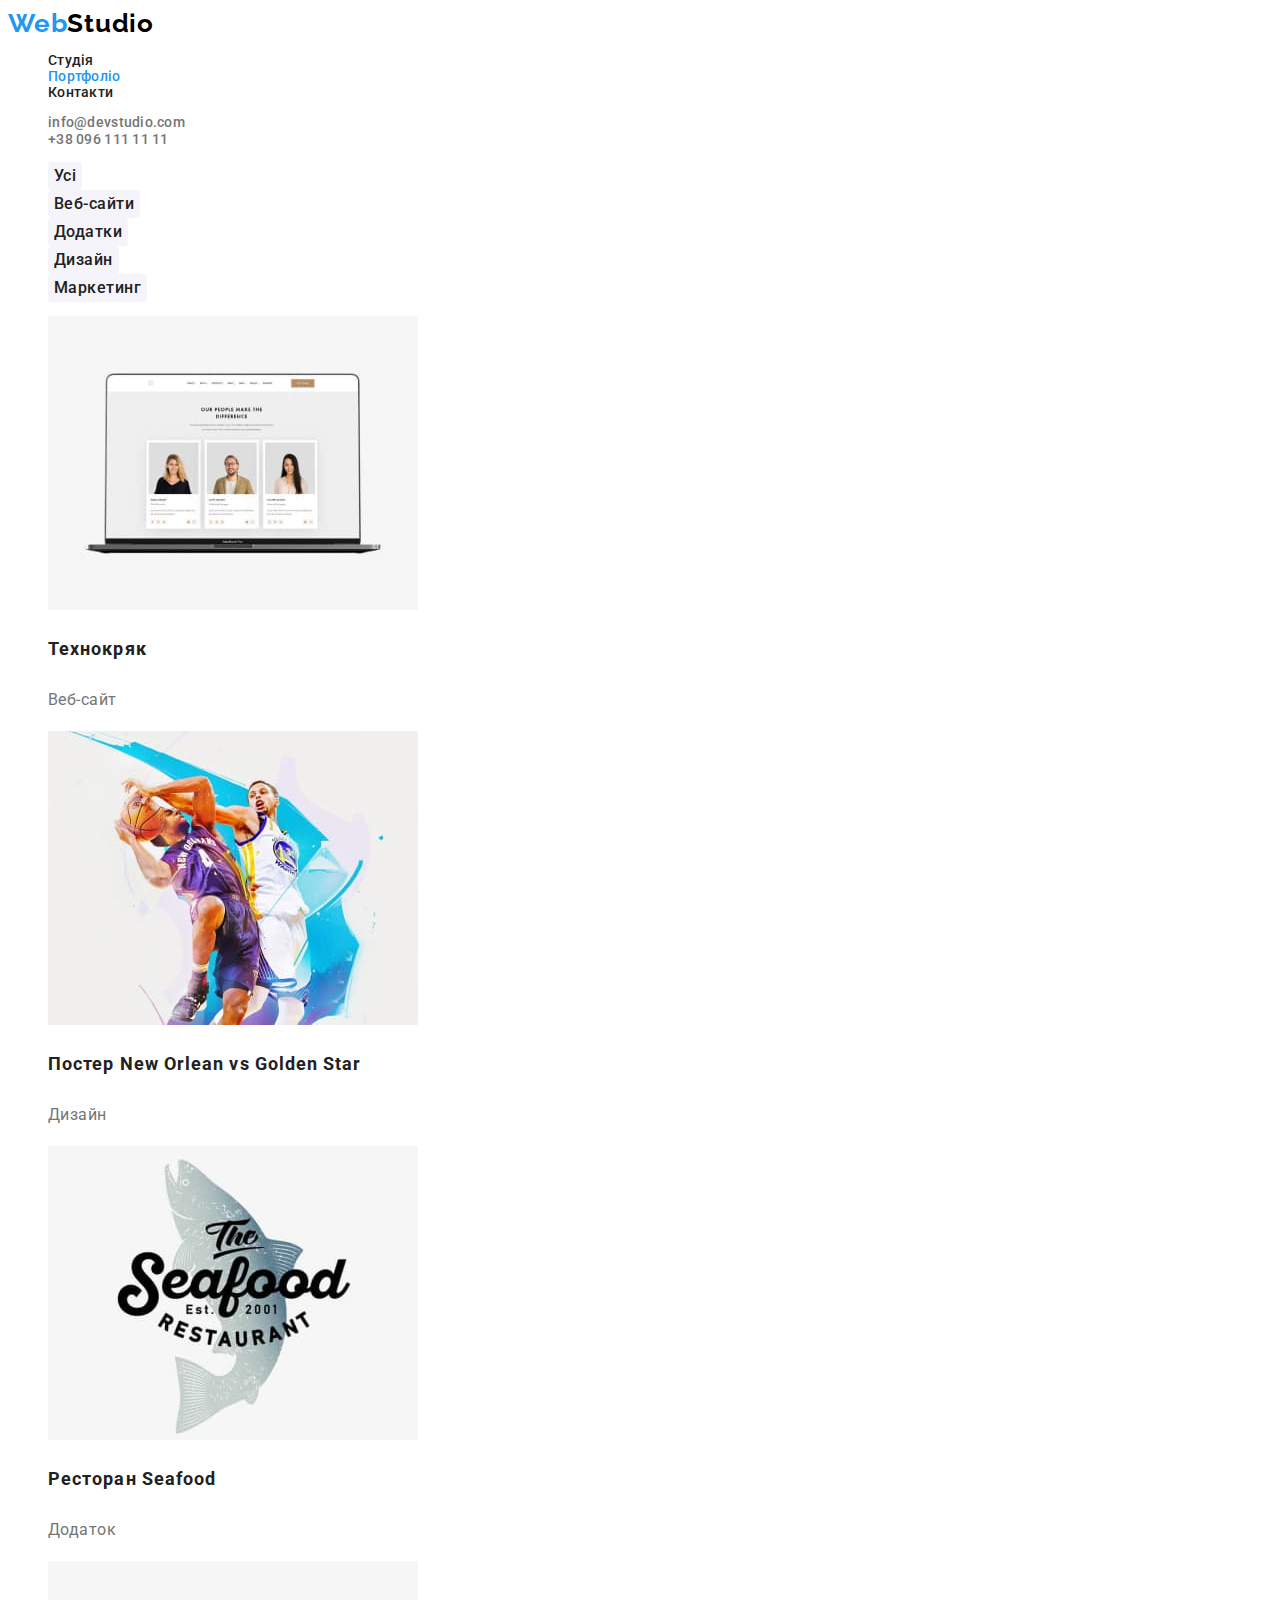
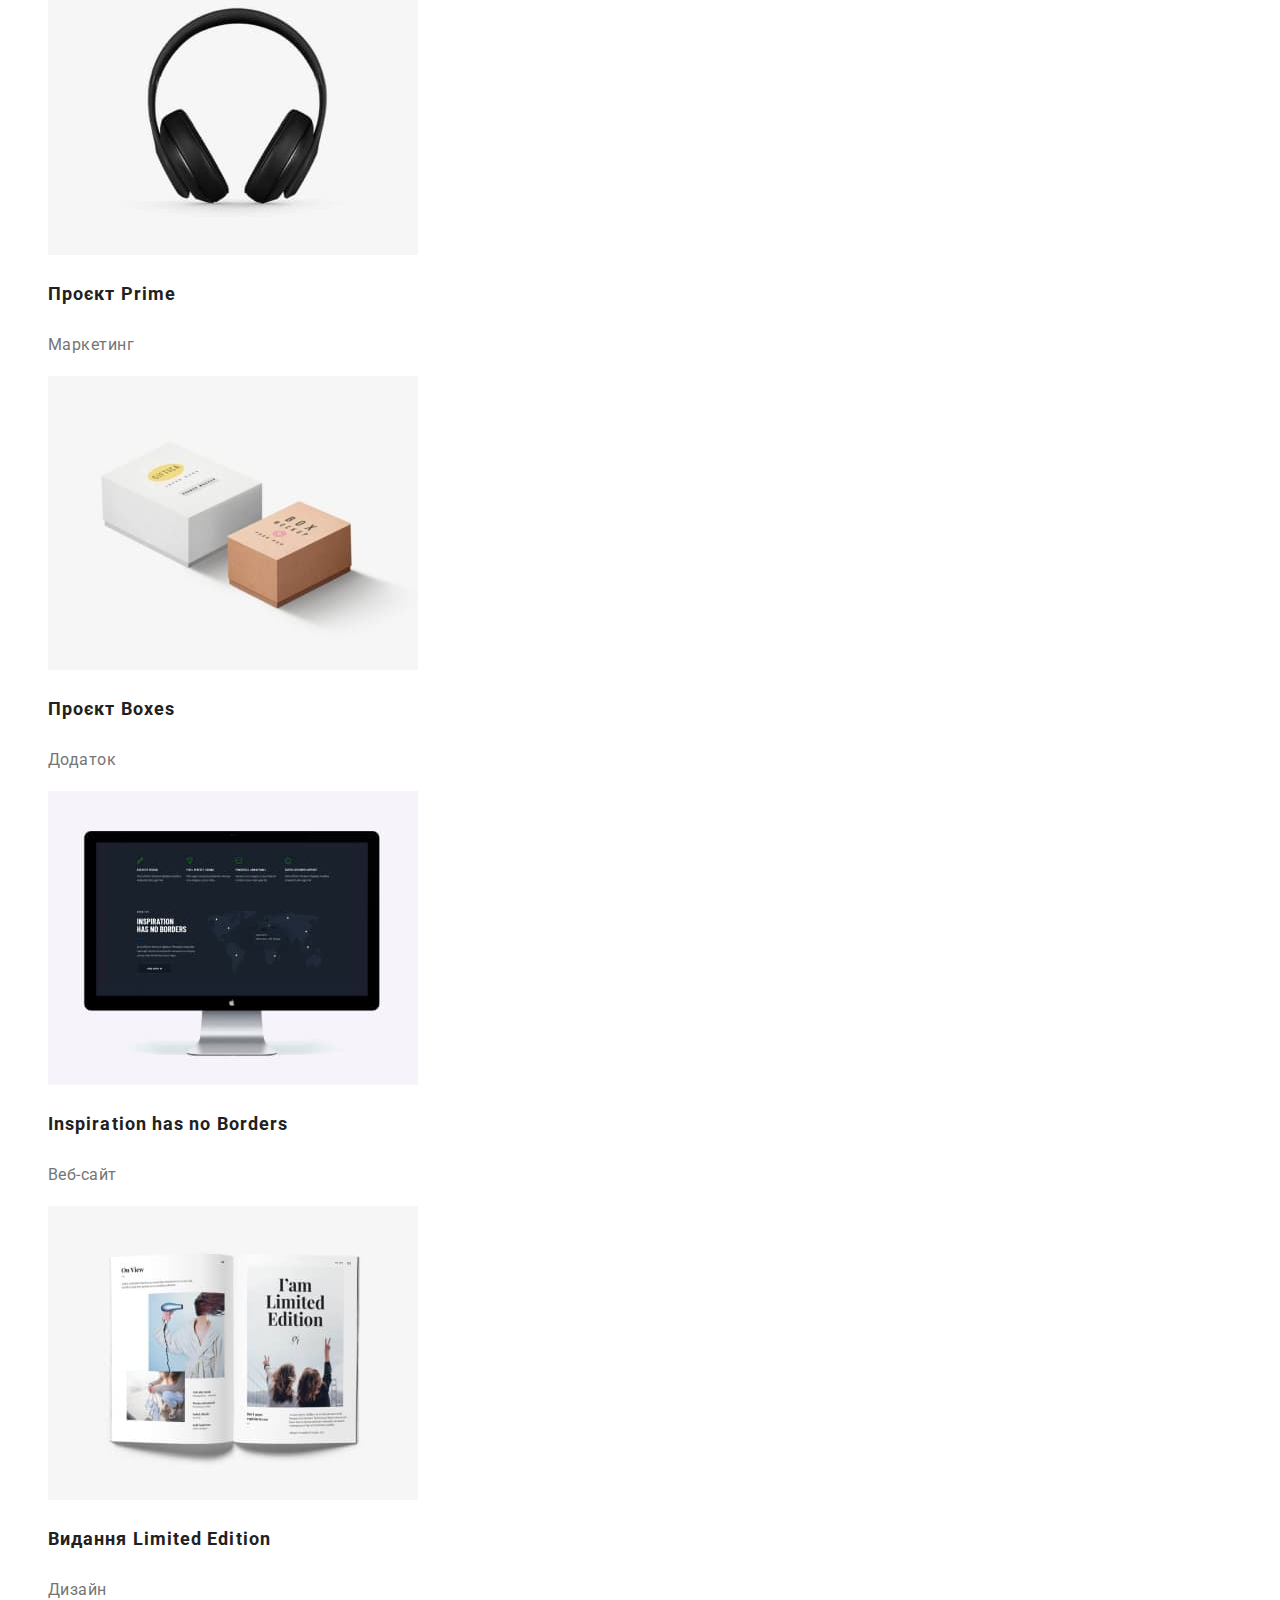
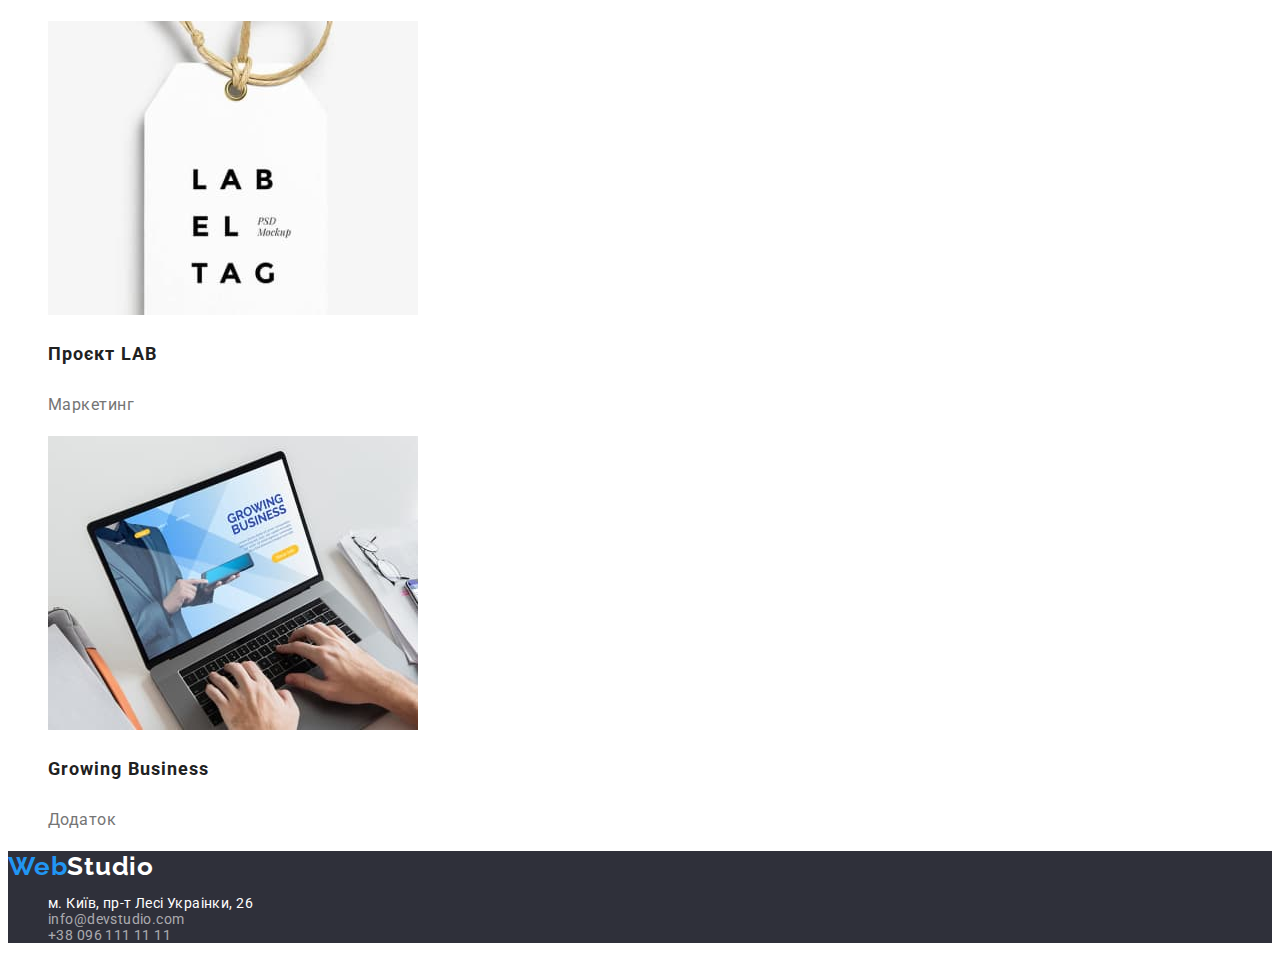
==== portfolio.html @ 6b62721d "Initial commit" ====
<!DOCTYPE html>
<html lang="uk">
  <head>
    <meta charset="UTF-8" />
    <meta http-equiv="X-UA-Compatible" content="IE=edge" />
    <meta name="viewport" content="width=device-width, initial-scale=1.0" />
    <title>Студія</title>
    <link rel="stylesheet" href="./css/styles.css" />
    <link rel="preconnect" href="https://fonts.googleapis.com" />
    <link rel="preconnect" href="https://fonts.gstatic.com" crossorigin />
    <link
      href="https://fonts.googleapis.com/css2?family=Raleway:wght@700&family=Roboto:wght@400;500;700;900&display=swap"
      rel="stylesheet"
    />
  </head>
  <body>
    <header class="site-header">
      <nav>
        <a class="logo" href="./index.html"
          ><span class="accent">Web</span>Studio</a
        >
        <ul>
          <li>
            <a class="nav-links" href="./index.html">Студія</a>
          </li>
          <li>
            <a class="nav-links current-page" href="./portfolio.html">Портфоліо</a>
          </li>
          <li>
            <a class="nav-links" href="#">Контакти</a>
          </li>
        </ul>
      </nav>
      <ul>
        <li>
          <a class="contacts-link" href="mailto:info@devstudio.com"
            >info@devstudio.com</a
          >
        </li>
        <li>
          <a class="contacts-link" href="tel:380961111111">+38 096 111 11 11</a>
        </li>
      </ul>
    </header>
    <main>
      <section>
        <h1 class="visually-hidden">Портфоліо</h1>
        <ul>
          <li><button class="filter-btn" type="button">Усі</button></li>
          <li><button class="filter-btn" type="button">Веб-сайти</button></li>
          <li><button class="filter-btn" type="button">Додатки</button></li>
          <li><button class="filter-btn" type="button">Дизайн</button></li>
          <li><button class="filter-btn" type="button">Маркетинг</button></li>
        </ul>
        <ul class="projects">
          <li>
            <img
              src="./images/portfolio/project1.jpg"
              alt="portfolio-technokryak"
              width="370"
              height="294"
            />
            <h3 class="project-title">Технокряк</h3>
            <p class="progect-text">Веб-сайт</p>
          </li>
          <li>
            <img
              src="./images/portfolio/project2.jpg"
              alt="portfolio-poster-New-Orlean-vs-Golden-Star"
              width="370"
              height="294"
            />
            <h3 class="project-title">
              Постер <span lang="en">New Orlean vs Golden Star</span>
            </h3>
            <p class="progect-text">Дизайн</p>
          </li>
          <li>
            <img
              src="./images/portfolio/project3.jpg"
              alt="portfolio-restaurant-Seafood"
              width="370"
              height="294"
            />
            <h3 class="project-title">
              Ресторан <span lang="eu">Seafood</span>
            </h3>
            <p class="progect-text">Додаток</p>
          </li>
          <li>
            <img
              src="./images/portfolio/project4.jpg"
              alt="portfolio-project-Prime"
              width="370"
              height="294"
            />
            <h3 class="project-title">Проєкт <span lang="eu">Prime</span></h3>
            <p class="progect-text">Маркетинг</p>
          </li>
          <li>
            <img
              src="./images/portfolio/project5.jpg"
              alt="portfolio-project-Boxes"
              width="370"
              height="294"
            />
            <h3 class="project-title">Проєкт <span lang="en">Boxes</span></h3>
            <p class="progect-text">Додаток</p>
          </li>
          <li>
            <img
              src="./images/portfolio/project6.jpg"
              alt="portfolio-web-site-Inspiration-has-no-Borders"
              width="370"
              height="294"
            />
            <h3 class="project-title" lang="en">Inspiration has no Borders</h3>
            <p class="progect-text">Веб-сайт</p>
          </li>
          <li>
            <img
              src="./images/portfolio/project7.jpg"
              alt="portfolio-Limited-Edition"
              width="370"
              height="294"
            />
            <h3 class="project-title">
              Видання <span lang="en">Limited Edition</span>
            </h3>
            <p class="progect-text">Дизайн</p>
          </li>
          <li>
            <img
              src="./images/portfolio/project8.jpg"
              alt="portfolio-project-LAB"
              width="370"
              height="294"
            />
            <h3 class="project-title">Проєкт LAB</h3>
            <p class="progect-text">Маркетинг</p>
          </li>
          <li>
            <img
              src="./images/portfolio/project9.jpg"
              alt="portfolio-Growing-Business"
              width="370"
              height="294"
            />
            <h3 class="project-title" lang="en">Growing Business</h3>
            <p class="progect-text">Додаток</p>
          </li>
        </ul>
      </section>
    </main>
    <footer class="footer">
      <a class="logo-footer" href="./index.html"
        ><span class="accent">Web</span>Studio</a
      >
      <address class="footer-adress">
        <ul>
          <li>
            <a
              class="footer-map"
              href="https://goo.gl/maps/CPtrU1FHBa2aNyZL9"
              target="_blank"
              rel="noopener noreferrer nofollow"
              >м. Київ, пр-т Лесі Украінки, 26</a
            >
          </li>
          <li>
            <a class="footer-contacts" href="mailto:info@devstudio.com"
              >info@devstudio.com</a
            >
          </li>
          <li>
            <a class="footer-contacts" href="tel:380961111111"
              >+38 096 111 11 11</a
            >
          </li>
        </ul>
      </address>
    </footer>
  </body>
</html>
---- css/styles.css ----
* {
  list-style: none;
  text-decoration: none;
}


:root {
  --colorOfHearders: #212121;
  --colorOfParagraphs: #757575;
  --activeSelection: #2196F3;
  --addColor: #FFFFFF;
  --backgroundFooter: #2F303A;

}

body {
  background-color: var(--addColor);
  color: var(--colorOfHearders);
  font-family: 'Roboto', sans-serif;
  font-size: 14px;
}

a {
  color: inherit;
}

/*----------------------HEADER-----------------------*/

.site-header {
  background: var(--addColor);
}

.logo {
  font-family: 'Raleway';
  font-style: normal;
  font-weight: 700;
  font-size: 26px;
  letter-spacing: 0.03em;
  color: #000000;

}

.accent {
  color: var(--activeSelection);
}

.nav-links {
  font-weight: 500;
  line-height: calc(16/14);
  letter-spacing: 0.02em;
}

.nav-links:hover,
.nav-links:focus {
  color: var(--activeSelection);
}

.current-page {
  color: var(--activeSelection);
}



.contacts-link {
  font-weight: 500;
  line-height: 1.14;
  letter-spacing: 0.02em;
  color: var(--colorOfParagraphs);
}

.contacts-link:hover,
.contacts-link:focus {
color: var(--activeSelection);
}


/*----------------------HERO--------------------------*/

.hero {
  background: var(--backgroundFooter);
}

.hero-title {
  font-weight: 900;
  font-size: 44px;
  letter-spacing: 0.06em;
  text-transform: uppercase;
  color:var(--addColor);
  line-height: calc(60/44);

}

.hero-btn{
  background-color: var(--activeSelection);
  color: var(--addColor);
  letter-spacing: 0.06em;
  font-family: inherit;
  font-style: normal;
  font-weight: 700;
  font-size: 16px;
  line-height: calc(30/16);
  box-shadow: 0px 4px 4px rgba(0, 0, 0, 0.15);
  border-radius: 4px;
  border: none;
  cursor: pointer;

}

.hero-btn:focus,
.hero-btn:hover,
.hero-btn:active {   
  background: #188CE8;
  box-shadow: 0px 4px 4px rgba(0, 0, 0, 0.15);
  border-radius: 4px;
}     

/*----------------------FEATURES-------------------*/

.features-title {
  font-size: 14px;
  letter-spacing: 0.03em; 
  text-transform: uppercase;
  line-height: calc(16/14)
}

.features-text {
  color: var(--colorOfParagraphs);
  font-weight: 400;
  line-height: calc(24/14);
  letter-spacing: 0.03em;
}

/*------------------OUR SERVICES---------------------*/

.section-title {
font-size: 36px;
line-height: calc(42/36);
text-align: center;
letter-spacing: 0.03em;
}

/*-----------------OUR TEAM------------------------*/

.our-team {
background-color: #F5F4FA;
}

.our-team-list {
  background-color: var(--addColor);
  box-shadow: 0px 1px 3px rgba(0, 0, 0, 0.12), 0px 1px 1px rgba(0, 0, 0, 0.14), 0px 2px 1px rgba(0, 0, 0, 0.2);
  border-radius: 0px 0px 4px 4px;
}

.our-team-title {
  font-weight: 500;
  font-size: 16px;
  line-height: calc(19/16);
  letter-spacing: 0.03em;
  text-align: center;
}

.our-team-text {
  color: var(--colorOfParagraphs);
  text-align: center;
  font-size: 16px;
  line-height: calc(19/16);
}

/*-------------------FOOTER--------------------*/

.footer {
  background-color: var(--backgroundFooter);
}

.footer-adress {
  font-style: normal;
}

.footer-contacts {
  color: rgba(255, 255, 255, 0.6);
  font-weight: 400;
  letter-spacing: 0.03em;
  }


.footer-contacts:hover,
.footer-contacts:focus {
color: var(--activeSelection);
}

.footer-map {
  color: var(--addColor);
  letter-spacing: 0.03em;
  }


.logo-footer {
  font-family: 'Raleway';
  font-style: normal;
  font-weight: 700;
  font-size: 26px;
  letter-spacing: 0.03em;
  color: var(--addColor);
}


/*---------------PORTFOLIO---------------------*/
/*---------------FILTRES------------------------*/

.visually-hidden {
  position: absolute;
  white-space: nowrap;
  width: 1px;
  height: 1px;
  overflow: hidden;
  border: 0;
  padding: 0;
  clip: rect(0 0 0 0);
  clip-path: inset(50%);
  margin: -1px;
}

.filter-btn {
  font-family: inherit;
  font-style: normal;
  font-weight: 500;
  font-size: 16px;
  line-height: calc(26/16);
  text-align: center;
  letter-spacing: 0.03em;
  color: var(--colorOfHearders);
  background: #F5F4FA;
  border-radius: 4px;
  border: none;
  cursor: pointer;

}

.filter-btn:hover,
.filter-btn:focus {
  color: var(--addColor);
  background-color: var(--activeSelection);
  box-shadow: 0px 3px 1px rgba(0, 0, 0, 0.1), 0px 1px 2px rgba(0, 0, 0, 0.08), 0px 2px 2px rgba(0, 0, 0, 0.12);
}

/*----------------------PROJECTS----------------*/

.project-title {
  line-height: calc(36/18);
  letter-spacing: 0.06em;
  font-size: 18px;
}

.progect-text {
  font-size: 16px;
  line-height: calc(30/16);
  letter-spacing: 0.03em;
  color: var(--colorOfParagraphs);
}
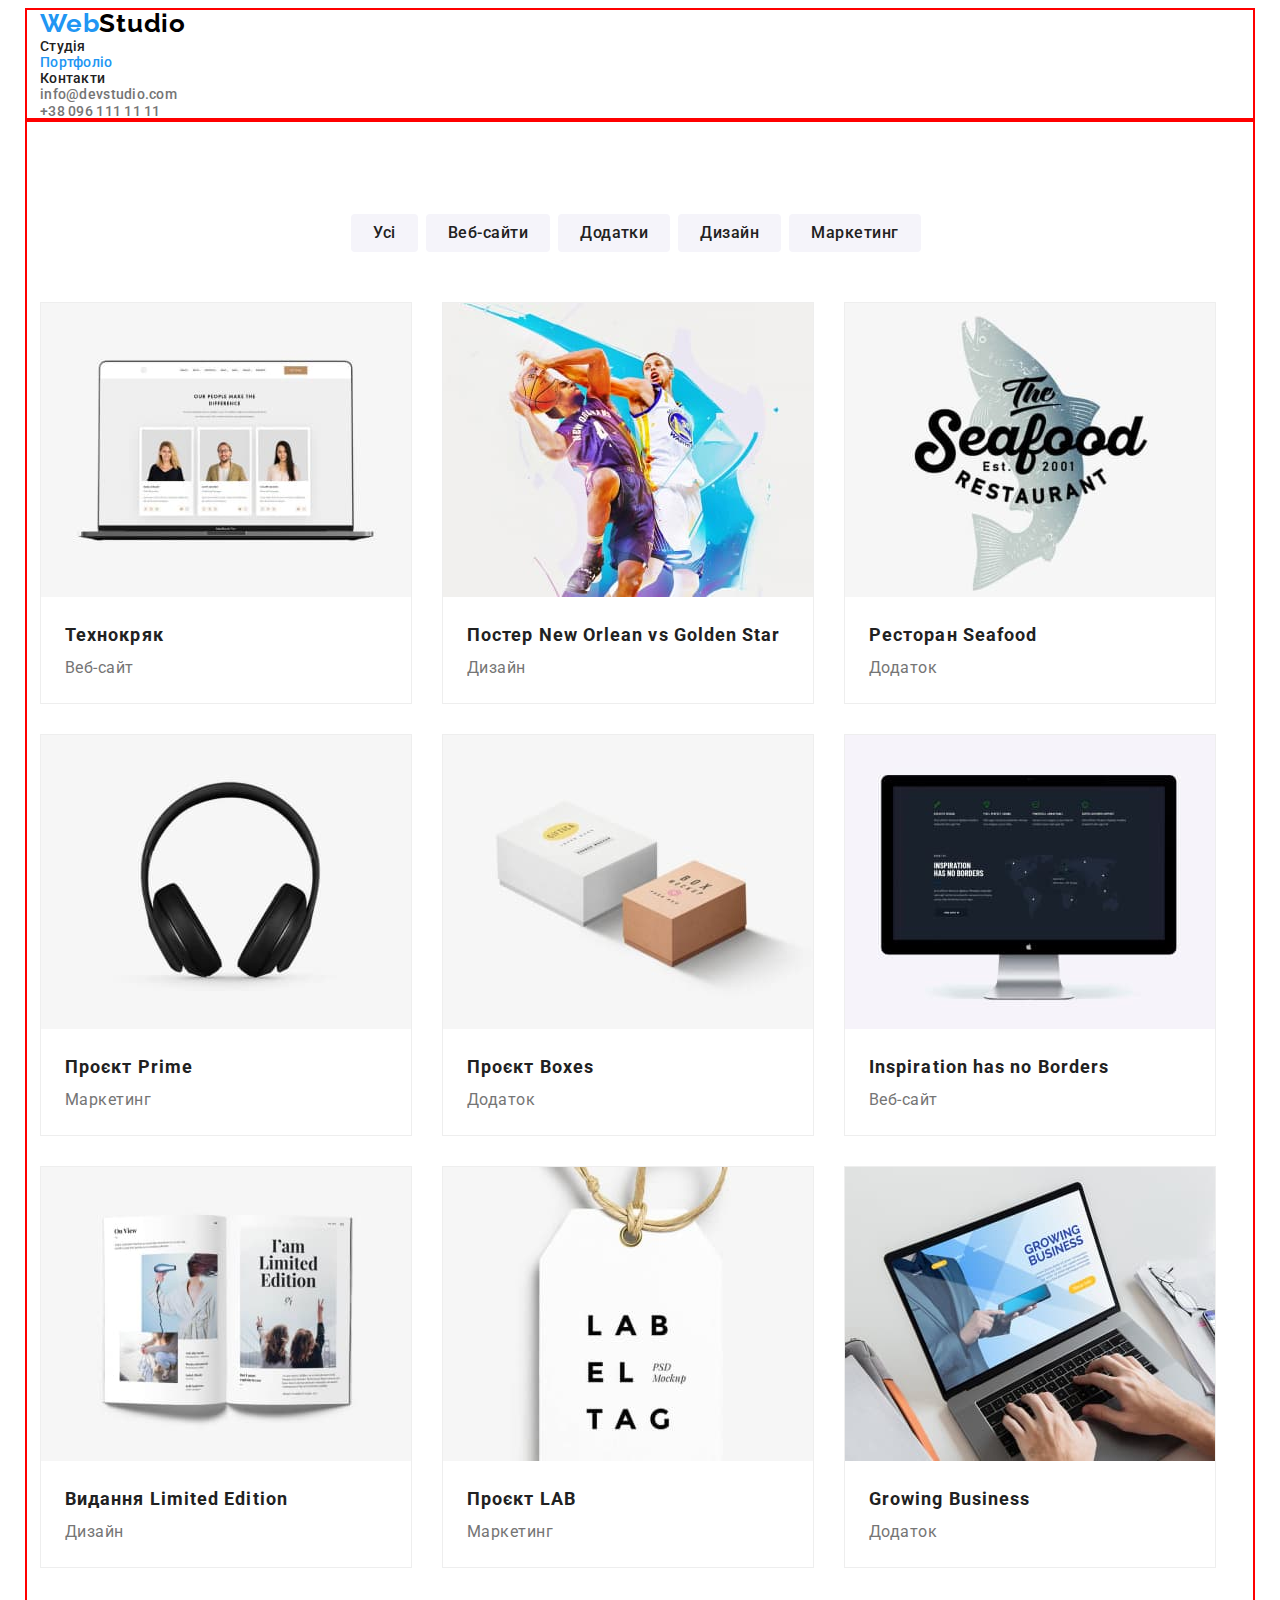
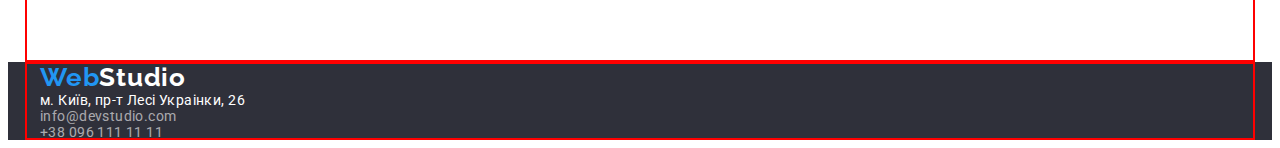
==== commit 6df5b8fa: "first part of flex decorating" ====
--- a/portfolio.html
+++ b/portfolio.html
@@ -5,7 +5,17 @@
     <meta http-equiv="X-UA-Compatible" content="IE=edge" />
     <meta name="viewport" content="width=device-width, initial-scale=1.0" />
     <title>Студія</title>
+
+    <!-- Morden Normilize-->
+
+    <link rel="stylesheet" href="https://cdnjs.cloudflare.com/ajax/libs/modern-normalize/1.1.0/modern-normalize.min.css" integrity="sha512-wpPYUAdjBVSE4KJnH1VR1HeZfpl1ub8YT/NKx4PuQ5NmX2tKuGu6U/JRp5y+Y8XG2tV+wKQpNHVUX03MfMFn9Q==" crossorigin="anonymous" referrerpolicy="no-referrer" />
+
+    <!-- Styles CSS -->
+
     <link rel="stylesheet" href="./css/styles.css" />
+
+    <!-- Google Fonts -->
+
     <link rel="preconnect" href="https://fonts.googleapis.com" />
     <link rel="preconnect" href="https://fonts.gstatic.com" crossorigin />
     <link
@@ -15,170 +25,194 @@
   </head>
   <body>
     <header class="site-header">
-      <nav>
-        <a class="logo" href="./index.html"
-          ><span class="accent">Web</span>Studio</a
-        >
+      <div class="container">
+        <nav>
+          <a class="logo" href="./index.html"
+            ><span class="accent">Web</span>Studio</a
+          >
+          <ul>
+            <li>
+              <a class="nav-links" href="./index.html">Студія</a>
+            </li>
+            <li>
+              <a class="nav-links current-page" href="./portfolio.html">Портфоліо</a>
+            </li>
+            <li>
+              <a class="nav-links" href="#">Контакти</a>
+            </li>
+          </ul>
+        </nav>
         <ul>
           <li>
-            <a class="nav-links" href="./index.html">Студія</a>
-          </li>
-          <li>
-            <a class="nav-links current-page" href="./portfolio.html">Портфоліо</a>
-          </li>
-          <li>
-            <a class="nav-links" href="#">Контакти</a>
-          </li>
-        </ul>
-      </nav>
-      <ul>
-        <li>
-          <a class="contacts-link" href="mailto:info@devstudio.com"
-            >info@devstudio.com</a
-          >
-        </li>
-        <li>
-          <a class="contacts-link" href="tel:380961111111">+38 096 111 11 11</a>
-        </li>
-      </ul>
-    </header>
-    <main>
-      <section>
-        <h1 class="visually-hidden">Портфоліо</h1>
-        <ul>
-          <li><button class="filter-btn" type="button">Усі</button></li>
-          <li><button class="filter-btn" type="button">Веб-сайти</button></li>
-          <li><button class="filter-btn" type="button">Додатки</button></li>
-          <li><button class="filter-btn" type="button">Дизайн</button></li>
-          <li><button class="filter-btn" type="button">Маркетинг</button></li>
-        </ul>
-        <ul class="projects">
-          <li>
-            <img
-              src="./images/portfolio/project1.jpg"
-              alt="portfolio-technokryak"
-              width="370"
-              height="294"
-            />
-            <h3 class="project-title">Технокряк</h3>
-            <p class="progect-text">Веб-сайт</p>
-          </li>
-          <li>
-            <img
-              src="./images/portfolio/project2.jpg"
-              alt="portfolio-poster-New-Orlean-vs-Golden-Star"
-              width="370"
-              height="294"
-            />
-            <h3 class="project-title">
-              Постер <span lang="en">New Orlean vs Golden Star</span>
-            </h3>
-            <p class="progect-text">Дизайн</p>
-          </li>
-          <li>
-            <img
-              src="./images/portfolio/project3.jpg"
-              alt="portfolio-restaurant-Seafood"
-              width="370"
-              height="294"
-            />
-            <h3 class="project-title">
-              Ресторан <span lang="eu">Seafood</span>
-            </h3>
-            <p class="progect-text">Додаток</p>
-          </li>
-          <li>
-            <img
-              src="./images/portfolio/project4.jpg"
-              alt="portfolio-project-Prime"
-              width="370"
-              height="294"
-            />
-            <h3 class="project-title">Проєкт <span lang="eu">Prime</span></h3>
-            <p class="progect-text">Маркетинг</p>
-          </li>
-          <li>
-            <img
-              src="./images/portfolio/project5.jpg"
-              alt="portfolio-project-Boxes"
-              width="370"
-              height="294"
-            />
-            <h3 class="project-title">Проєкт <span lang="en">Boxes</span></h3>
-            <p class="progect-text">Додаток</p>
-          </li>
-          <li>
-            <img
-              src="./images/portfolio/project6.jpg"
-              alt="portfolio-web-site-Inspiration-has-no-Borders"
-              width="370"
-              height="294"
-            />
-            <h3 class="project-title" lang="en">Inspiration has no Borders</h3>
-            <p class="progect-text">Веб-сайт</p>
-          </li>
-          <li>
-            <img
-              src="./images/portfolio/project7.jpg"
-              alt="portfolio-Limited-Edition"
-              width="370"
-              height="294"
-            />
-            <h3 class="project-title">
-              Видання <span lang="en">Limited Edition</span>
-            </h3>
-            <p class="progect-text">Дизайн</p>
-          </li>
-          <li>
-            <img
-              src="./images/portfolio/project8.jpg"
-              alt="portfolio-project-LAB"
-              width="370"
-              height="294"
-            />
-            <h3 class="project-title">Проєкт LAB</h3>
-            <p class="progect-text">Маркетинг</p>
-          </li>
-          <li>
-            <img
-              src="./images/portfolio/project9.jpg"
-              alt="portfolio-Growing-Business"
-              width="370"
-              height="294"
-            />
-            <h3 class="project-title" lang="en">Growing Business</h3>
-            <p class="progect-text">Додаток</p>
-          </li>
-        </ul>
-      </section>
-    </main>
-    <footer class="footer">
-      <a class="logo-footer" href="./index.html"
-        ><span class="accent">Web</span>Studio</a
-      >
-      <address class="footer-adress">
-        <ul>
-          <li>
-            <a
-              class="footer-map"
-              href="https://goo.gl/maps/CPtrU1FHBa2aNyZL9"
-              target="_blank"
-              rel="noopener noreferrer nofollow"
-              >м. Київ, пр-т Лесі Украінки, 26</a
-            >
-          </li>
-          <li>
-            <a class="footer-contacts" href="mailto:info@devstudio.com"
+            <a class="contacts-link" href="mailto:info@devstudio.com"
               >info@devstudio.com</a
             >
           </li>
           <li>
-            <a class="footer-contacts" href="tel:380961111111"
-              >+38 096 111 11 11</a
-            >
+            <a class="contacts-link" href="tel:380961111111">+38 096 111 11 11</a>
           </li>
         </ul>
-      </address>
+      </div>
+    </header>
+    <main>
+      <section>
+        <div class="container">
+          <h1 class="visually-hidden">Портфоліо</h1>
+            <ul class="filter">
+              <li><button class="filter-btn" type="button">Усі</button></li>
+              <li><button class="filter-btn" type="button">Веб-сайти</button></li>
+              <li><button class="filter-btn" type="button">Додатки</button></li>
+              <li><button class="filter-btn" type="button">Дизайн</button></li>
+              <li><button class="filter-btn" type="button">Маркетинг</button></li>
+            </ul>
+          <ul class="projects">
+            <li class="project-container-border">
+              <img
+                src="./images/portfolio/project1.jpg"
+                alt="portfolio-technokryak"
+                width="370"
+                height="294"
+              />
+              <div class="project-container">
+                <h3 class="project-title">Технокряк</h3>
+                <p class="progect-text">Веб-сайт</p>
+              </div>
+            </li>
+            <li class="project-container-border">
+              <img
+                src="./images/portfolio/project2.jpg"
+                alt="portfolio-poster-New-Orlean-vs-Golden-Star"
+                width="370"
+                height="294"
+              />
+              <div class="project-container">
+                <h3 class="project-title">
+                  Постер <span lang="en">New Orlean vs Golden Star</span>
+                </h3>
+                <p class="progect-text">Дизайн</p>
+              </div>
+            </li>
+            <li class="project-container-border">
+              <img
+                src="./images/portfolio/project3.jpg"
+                alt="portfolio-restaurant-Seafood"
+                width="370"
+                height="294"
+              />
+              <div class="project-container">
+                <h3 class="project-title">
+                  Ресторан <span lang="eu">Seafood</span>
+                </h3>
+                <p class="progect-text">Додаток</p>
+              </div>
+            </li>
+            <li class="project-container-border">
+              <img
+                src="./images/portfolio/project4.jpg"
+                alt="portfolio-project-Prime"
+                width="370"
+                height="294"
+              />
+              <div class="project-container">
+                <h3 class="project-title">Проєкт <span lang="eu">Prime</span></h3>
+                <p class="progect-text">Маркетинг</p>
+              </div>
+            </li>
+            <li class="project-container-border">
+              <img
+                src="./images/portfolio/project5.jpg"
+                alt="portfolio-project-Boxes"
+                width="370"
+                height="294"
+              />
+              <div class="project-container">
+                <h3 class="project-title">Проєкт <span lang="en">Boxes</span></h3>
+                <p class="progect-text">Додаток</p>
+              </div>
+            </li>
+            <li class="project-container-border">
+              <img
+                src="./images/portfolio/project6.jpg"
+                alt="portfolio-web-site-Inspiration-has-no-Borders"
+                width="370"
+                height="294"
+              />
+              <div class="project-container">
+                <h3 class="project-title" lang="en">Inspiration has no Borders</h3>
+                <p class="progect-text">Веб-сайт</p>
+              </div>
+            </li>
+            <li class="project-container-border">
+              <img
+                src="./images/portfolio/project7.jpg"
+                alt="portfolio-Limited-Edition"
+                width="370"
+                height="294"
+              />
+              <div class="project-container">
+                <h3 class="project-title">
+                  Видання <span lang="en">Limited Edition</span>
+                </h3>
+                <p class="progect-text">Дизайн</p>
+              </div>
+            </li>
+            <li class="project-container-border">
+              <img
+                src="./images/portfolio/project8.jpg"
+                alt="portfolio-project-LAB"
+                width="370"
+                height="294"
+              />
+              <div class="project-container">
+                <h3 class="project-title">Проєкт LAB</h3>
+                <p class="progect-text">Маркетинг</p>
+              </div>
+            </li>
+            <li class="project-container-border">
+              <img
+                src="./images/portfolio/project9.jpg"
+                alt="portfolio-Growing-Business"
+                width="370"
+                height="294"
+              />
+              <div class="project-container">
+                <h3 class="project-title" lang="en">Growing Business</h3>
+                <p class="progect-text">Додаток</p>
+              </div>
+            </li>
+          </ul>
+        </div>
+      </section>
+    </main>
+    <footer class="footer">
+      <div class="container">
+        <a class="logo-footer" href="./index.html"
+          ><span class="accent">Web</span>Studio</a
+        >
+        <address class="footer-adress">
+          <ul>
+            <li>
+              <a
+                class="footer-map"
+                href="https://goo.gl/maps/CPtrU1FHBa2aNyZL9"
+                target="_blank"
+                rel="noopener noreferrer nofollow"
+                >м. Київ, пр-т Лесі Украінки, 26</a
+              >
+            </li>
+            <li>
+              <a class="footer-contacts" href="mailto:info@devstudio.com"
+                >info@devstudio.com</a
+              >
+            </li>
+            <li>
+              <a class="footer-contacts" href="tel:380961111111"
+                >+38 096 111 11 11</a
+              >
+            </li>
+          </ul>
+        </address>
+      </div>
     </footer>
   </body>
 </html>
--- a/css/styles.css
+++ b/css/styles.css
@@ -3,6 +3,18 @@
   text-decoration: none;
 }
 
+ul {
+  margin: 0;
+  padding: 0;
+}
+
+h1,h2,h3,p {
+  margin: 0;
+}
+
+img {
+  display: block;
+}
 
 :root {
   --colorOfHearders: #212121;
@@ -22,6 +34,22 @@
 
 a {
   color: inherit;
+}
+/* .section {
+  padding-top: ;
+  padding-left: 215px;
+  padding-right: 215px;
+} */
+
+.container{
+  width: 1200px;
+  padding-left: 15px;
+  padding-right: 15px;
+  margin-left: auto;
+  margin-right: auto;
+
+  outline: 2px solid red;
+  outline-offset: -2px;
 }
 
 /*----------------------HEADER-----------------------*/
@@ -87,6 +115,7 @@
   text-transform: uppercase;
   color:var(--addColor);
   line-height: calc(60/44);
+  width: 696px;
 
 }
 
@@ -103,6 +132,10 @@
   border-radius: 4px;
   border: none;
   cursor: pointer;
+  display: inline-block;
+  padding: 10px 32px;
+  min-width: 216px;
+  min-height: 50px;
 
 }
 
@@ -116,6 +149,10 @@
 
 /*----------------------FEATURES-------------------*/
 
+.features {
+  width: 270px;
+}
+
 .features-title {
   font-size: 14px;
   letter-spacing: 0.03em; 
@@ -137,6 +174,7 @@
 line-height: calc(42/36);
 text-align: center;
 letter-spacing: 0.03em;
+margin-bottom: 50px;
 }
 
 /*-----------------OUR TEAM------------------------*/
@@ -220,6 +258,15 @@
   margin: -1px;
 }
 
+.filter{
+  display:flex;
+  margin-bottom: 34px;
+  padding-top: 94px;
+  padding-bottom: 16px;
+  justify-content: center;
+
+}
+
 .filter-btn {
   font-family: inherit;
   font-style: normal;
@@ -233,6 +280,12 @@
   border-radius: 4px;
   border: none;
   cursor: pointer;
+  margin-right: 8px;
+  padding: 6px 22px;
+}
+
+.filter-btn: last-child {
+  margin-right: 0;
 
 }
 
@@ -245,6 +298,15 @@
 
 /*----------------------PROJECTS----------------*/
 
+
+.projects{
+  display: flex;
+  flex-wrap: wrap;
+  align-content: center;
+  gap: 30px;
+  padding-bottom: 94px;
+
+}
 .project-title {
   line-height: calc(36/18);
   letter-spacing: 0.06em;
@@ -256,4 +318,15 @@
   line-height: calc(30/16);
   letter-spacing: 0.03em;
   color: var(--colorOfParagraphs);
+}
+
+.project-container {
+  padding: 20px 24px;
+
+}
+
+.project-container-border {
+  background: #FFFFFF;
+  border: 1px solid #EEEEEE;
+  width: 370px;
 }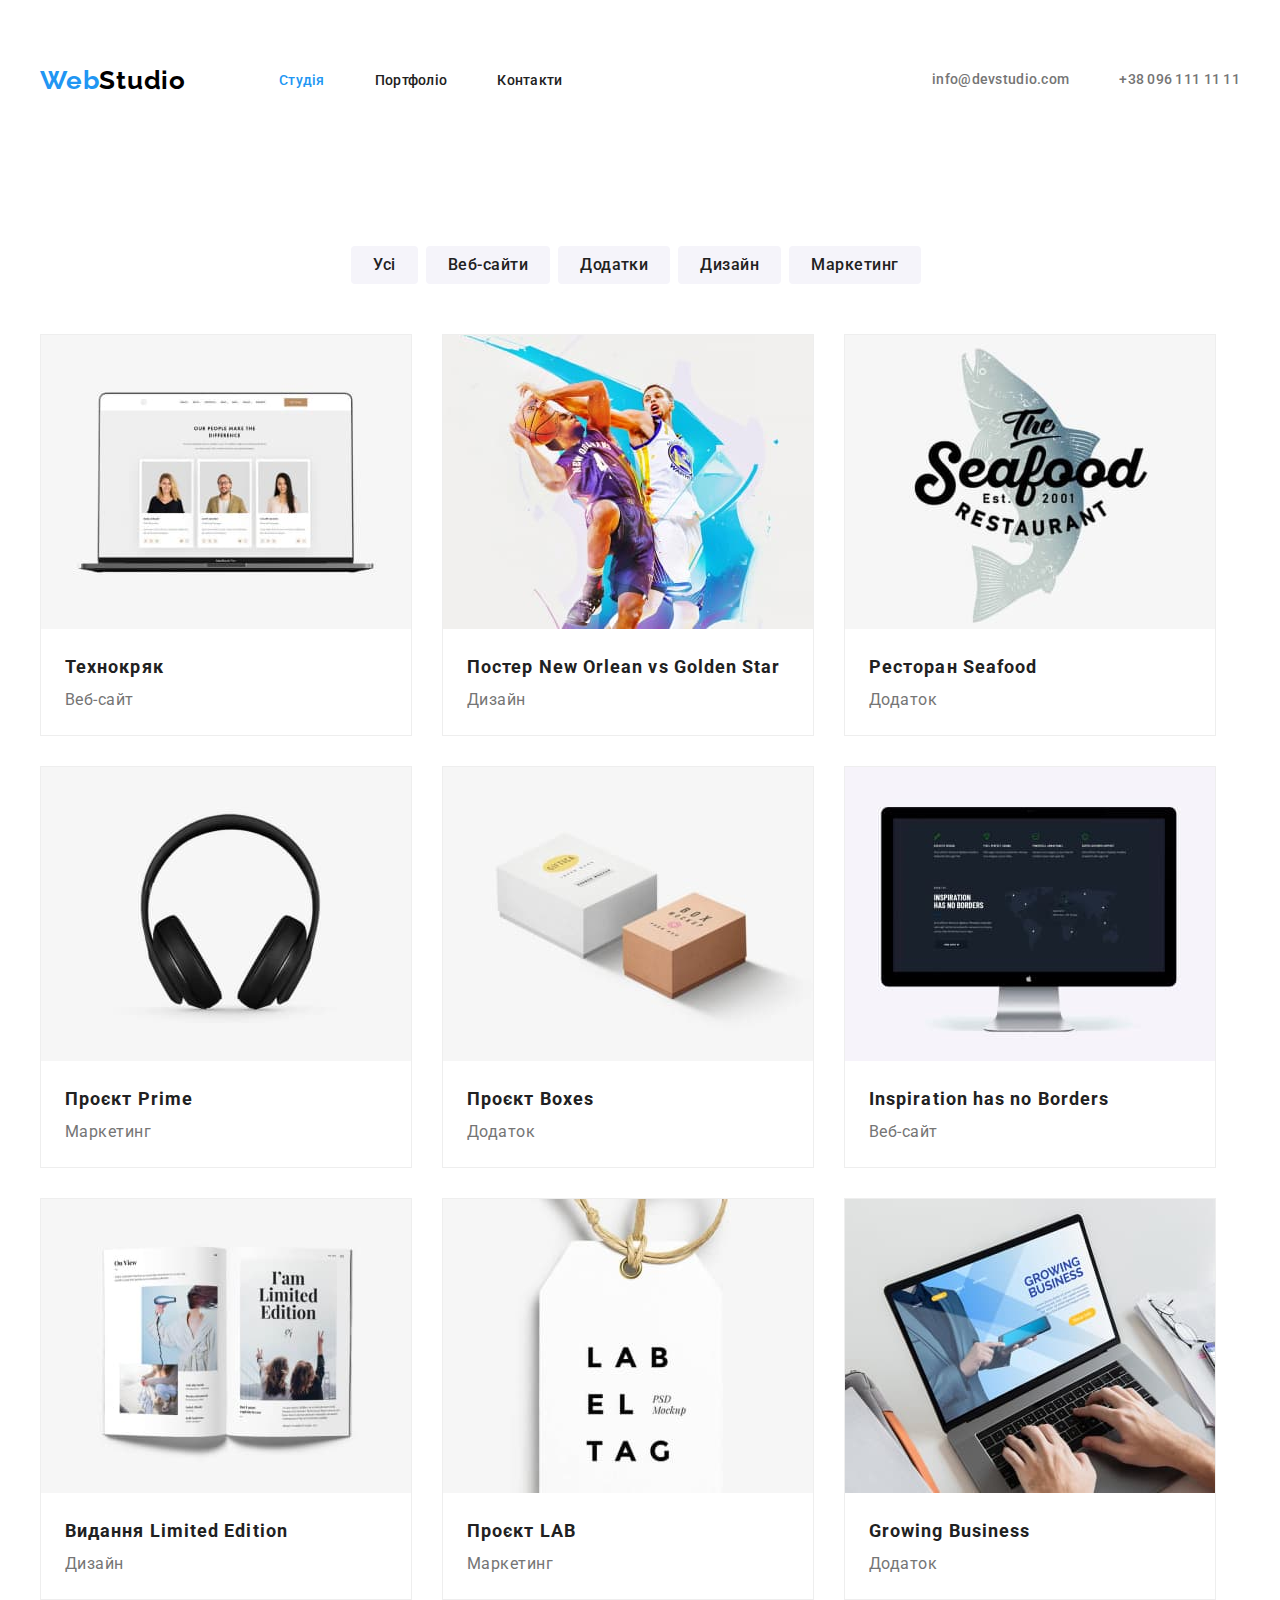
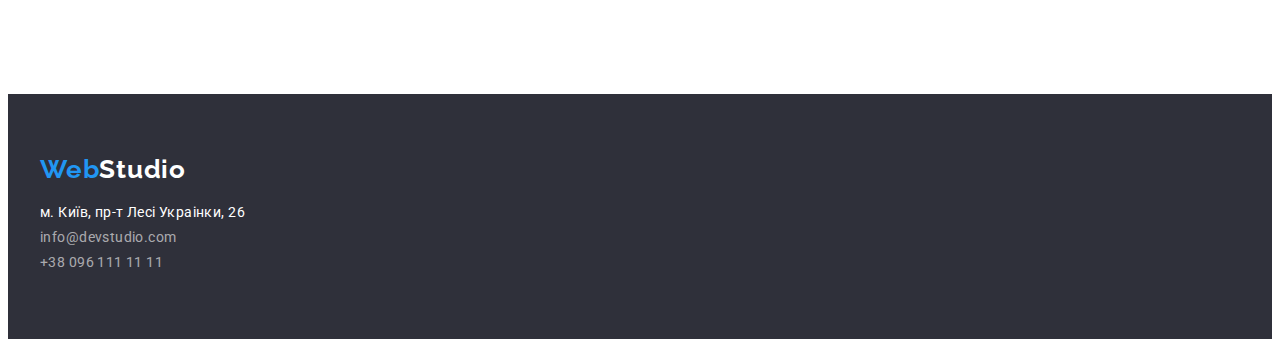
==== commit 1d667644: "finish flex decoration" ====
--- a/portfolio.html
+++ b/portfolio.html
@@ -26,23 +26,23 @@
   <body>
     <header class="site-header">
       <div class="container">
-        <nav>
+        <nav class="header-nav">
           <a class="logo" href="./index.html"
             ><span class="accent">Web</span>Studio</a
           >
-          <ul>
+          <ul class="header-nav-links">
             <li>
-              <a class="nav-links" href="./index.html">Студія</a>
+              <a class="nav-links current-page" href="./index.html">Студія</a>
             </li>
             <li>
-              <a class="nav-links current-page" href="./portfolio.html">Портфоліо</a>
+              <a class="nav-links" href="./portfolio.html">Портфоліо</a>
             </li>
             <li>
               <a class="nav-links" href="#">Контакти</a>
             </li>
           </ul>
         </nav>
-        <ul>
+        <ul class="header-contacts-link">
           <li>
             <a class="contacts-link" href="mailto:info@devstudio.com"
               >info@devstudio.com</a
@@ -51,8 +51,8 @@
           <li>
             <a class="contacts-link" href="tel:380961111111">+38 096 111 11 11</a>
           </li>
-        </ul>
       </div>
+      </ul>
     </header>
     <main>
       <section>
@@ -191,7 +191,7 @@
         >
         <address class="footer-adress">
           <ul>
-            <li>
+            <li class="footer-adress-links">
               <a
                 class="footer-map"
                 href="https://goo.gl/maps/CPtrU1FHBa2aNyZL9"
@@ -200,12 +200,12 @@
                 >м. Київ, пр-т Лесі Украінки, 26</a
               >
             </li>
-            <li>
+            <li class="footer-adress-links">
               <a class="footer-contacts" href="mailto:info@devstudio.com"
                 >info@devstudio.com</a
               >
             </li>
-            <li>
+            <li class="footer-adress-links">
               <a class="footer-contacts" href="tel:380961111111"
                 >+38 096 111 11 11</a
               >
--- a/css/styles.css
+++ b/css/styles.css
@@ -14,6 +14,8 @@
 
 img {
   display: block;
+  max-width: 100%;
+  height: auto;
 }
 
 :root {
@@ -35,21 +37,14 @@
 a {
   color: inherit;
 }
-/* .section {
-  padding-top: ;
-  padding-left: 215px;
-  padding-right: 215px;
-} */
 
 .container{
   width: 1200px;
-  padding-left: 15px;
-  padding-right: 15px;
+  padding: 94px 15px;
   margin-left: auto;
   margin-right: auto;
 
-  outline: 2px solid red;
-  outline-offset: -2px;
+
 }
 
 /*----------------------HEADER-----------------------*/
@@ -58,6 +53,26 @@
   background: var(--addColor);
 }
 
+.site-header .container {
+  display: flex;
+  padding-top: 32px;
+  padding-bottom: 32px;
+  align-items: center;
+  justify-content: space-between;
+
+}
+
+.header-nav {
+  display: flex;
+  align-items: center;
+}
+
+.header-nav-links {
+  display: flex;
+  gap: 50px;
+
+}
+
 .logo {
   font-family: 'Raleway';
   font-style: normal;
@@ -65,6 +80,8 @@
   font-size: 26px;
   letter-spacing: 0.03em;
   color: #000000;
+  display: inline-block;
+  margin-right: 93px;
 
 }
 
@@ -76,6 +93,9 @@
   font-weight: 500;
   line-height: calc(16/14);
   letter-spacing: 0.02em;
+  display: block;
+  padding-bottom: 32px;
+  padding-top: 32px;
 }
 
 .nav-links:hover,
@@ -86,14 +106,15 @@
 .current-page {
   color: var(--activeSelection);
 }
-
-
 
 .contacts-link {
   font-weight: 500;
   line-height: 1.14;
   letter-spacing: 0.02em;
   color: var(--colorOfParagraphs);
+  display: block;
+  padding-top: 32px;
+  padding-bottom: 32px;
 }
 
 .contacts-link:hover,
@@ -101,11 +122,22 @@
 color: var(--activeSelection);
 }
 
+.header-contacts-link {
+  display: flex;
+  gap: 50px;
+}
 
 /*----------------------HERO--------------------------*/
 
 .hero {
   background: var(--backgroundFooter);
+
+}
+
+.hero .container {
+  padding-top: 200px;
+  padding-bottom: 200px;
+  text-align: center;
 }
 
 .hero-title {
@@ -116,6 +148,10 @@
   color:var(--addColor);
   line-height: calc(60/44);
   width: 696px;
+  margin-bottom: 30px;
+  margin-left: auto;
+  margin-right: auto;
+
 
 }
 
@@ -150,14 +186,18 @@
 /*----------------------FEATURES-------------------*/
 
 .features {
-  width: 270px;
+  display: flex;
+  gap: 30px;
 }
 
 .features-title {
   font-size: 14px;
   letter-spacing: 0.03em; 
   text-transform: uppercase;
-  line-height: calc(16/14)
+  line-height: calc(16/14);
+  margin-bottom: 10px;
+
+
 }
 
 .features-text {
@@ -165,28 +205,41 @@
   font-weight: 400;
   line-height: calc(24/14);
   letter-spacing: 0.03em;
+  width: 270px;
 }
 
 /*------------------OUR SERVICES---------------------*/
 
 .section-title {
-font-size: 36px;
-line-height: calc(42/36);
-text-align: center;
-letter-spacing: 0.03em;
-margin-bottom: 50px;
-}
+  font-size: 36px;
+  line-height: calc(42/36);
+  text-align: center;
+  letter-spacing: 0.03em;
+  margin-bottom: 50px;
+}
+
+.services {
+  display: flex;
+  gap: 30px;
+}
+
+
 
 /*-----------------OUR TEAM------------------------*/
 
 .our-team {
 background-color: #F5F4FA;
+}
+
+.our-team-card {
+  display: flex;
 }
 
 .our-team-list {
   background-color: var(--addColor);
   box-shadow: 0px 1px 3px rgba(0, 0, 0, 0.12), 0px 1px 1px rgba(0, 0, 0, 0.14), 0px 2px 1px rgba(0, 0, 0, 0.2);
   border-radius: 0px 0px 4px 4px;
+  margin-right: 30px;
 }
 
 .our-team-title {
@@ -195,7 +248,12 @@
   line-height: calc(19/16);
   letter-spacing: 0.03em;
   text-align: center;
-}
+
+  }
+
+.our-team-list:last-child{
+  margin-right: 0;
+}  
 
 .our-team-text {
   color: var(--colorOfParagraphs);
@@ -239,8 +297,18 @@
   font-size: 26px;
   letter-spacing: 0.03em;
   color: var(--addColor);
-}
-
+  display: inline-block;
+  margin-bottom: 20px;
+}
+
+.footer-adress-links {
+  margin-bottom:  9px;
+}
+
+.footer .container {
+padding-top: 60px;
+padding-bottom: 60px;
+}
 
 /*---------------PORTFOLIO---------------------*/
 /*---------------FILTRES------------------------*/
@@ -261,7 +329,6 @@
 .filter{
   display:flex;
   margin-bottom: 34px;
-  padding-top: 94px;
   padding-bottom: 16px;
   justify-content: center;
 
@@ -304,7 +371,6 @@
   flex-wrap: wrap;
   align-content: center;
   gap: 30px;
-  padding-bottom: 94px;
 
 }
 .project-title {
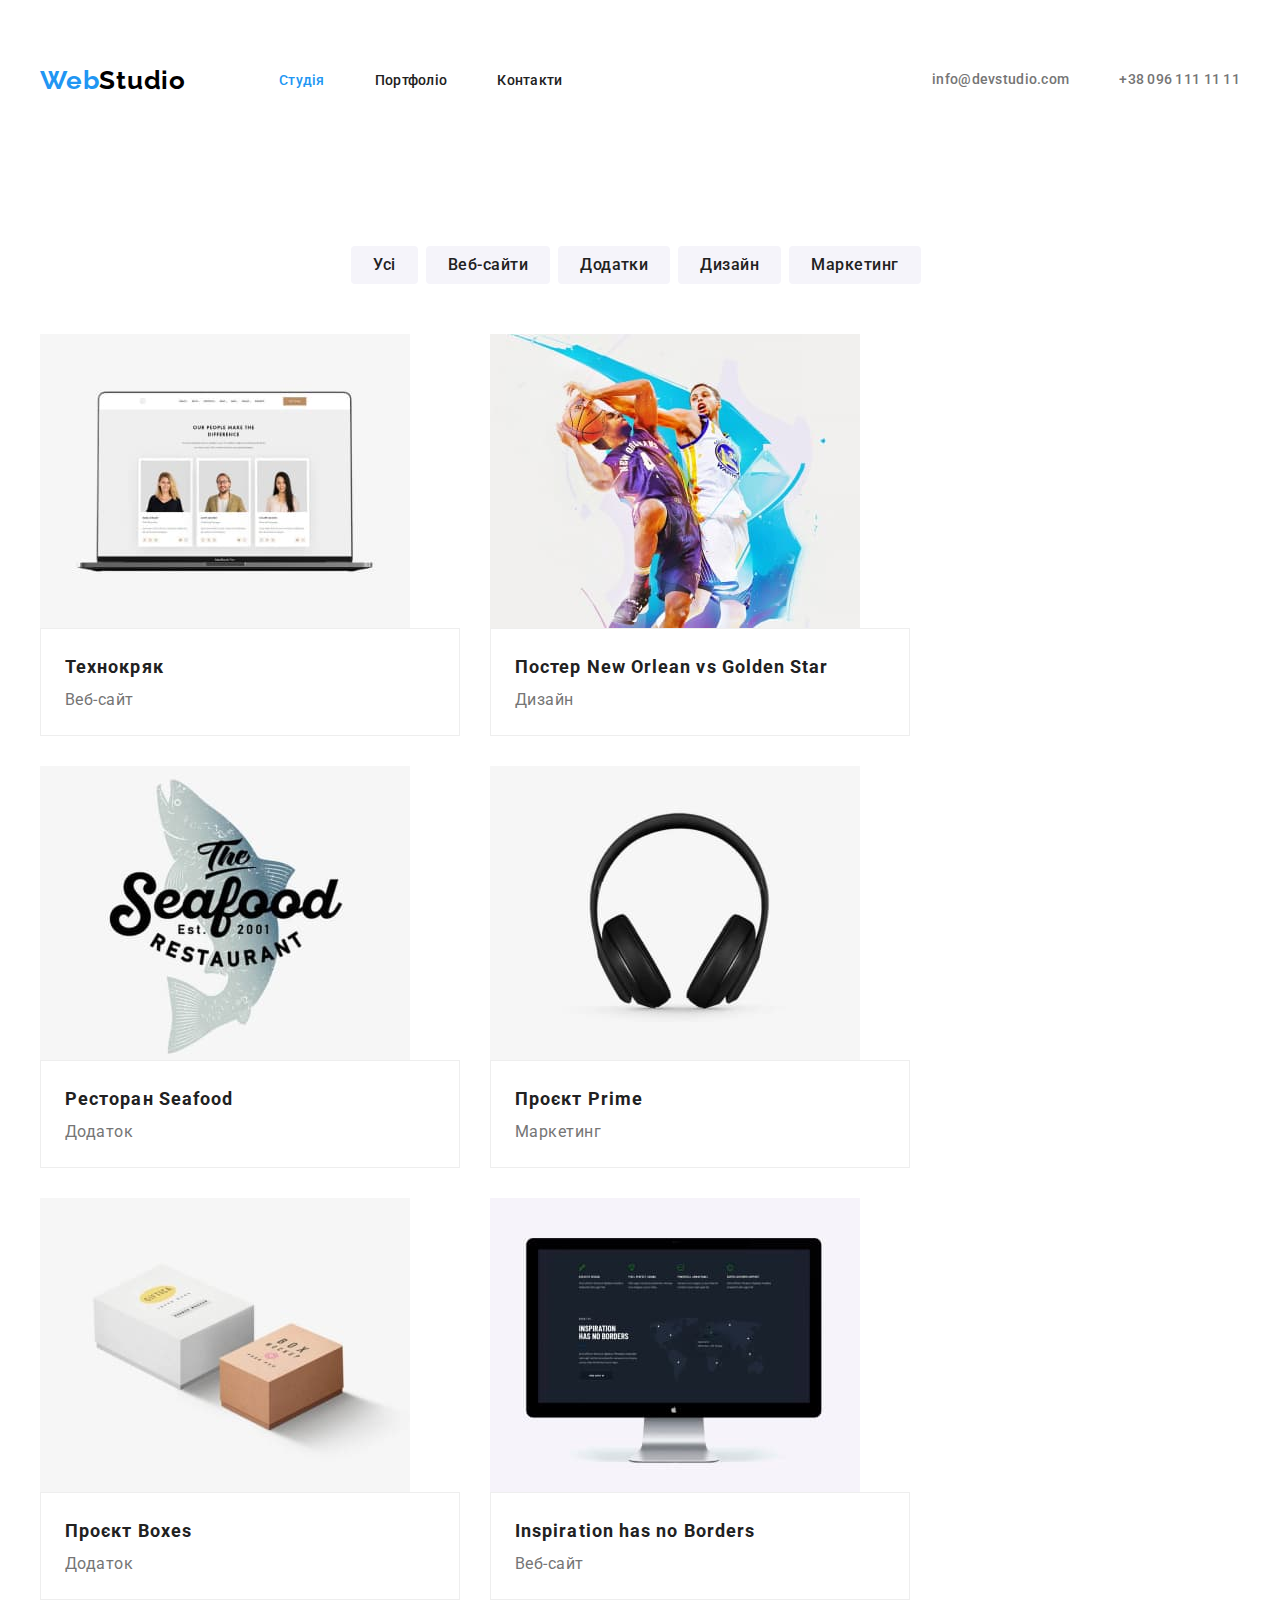
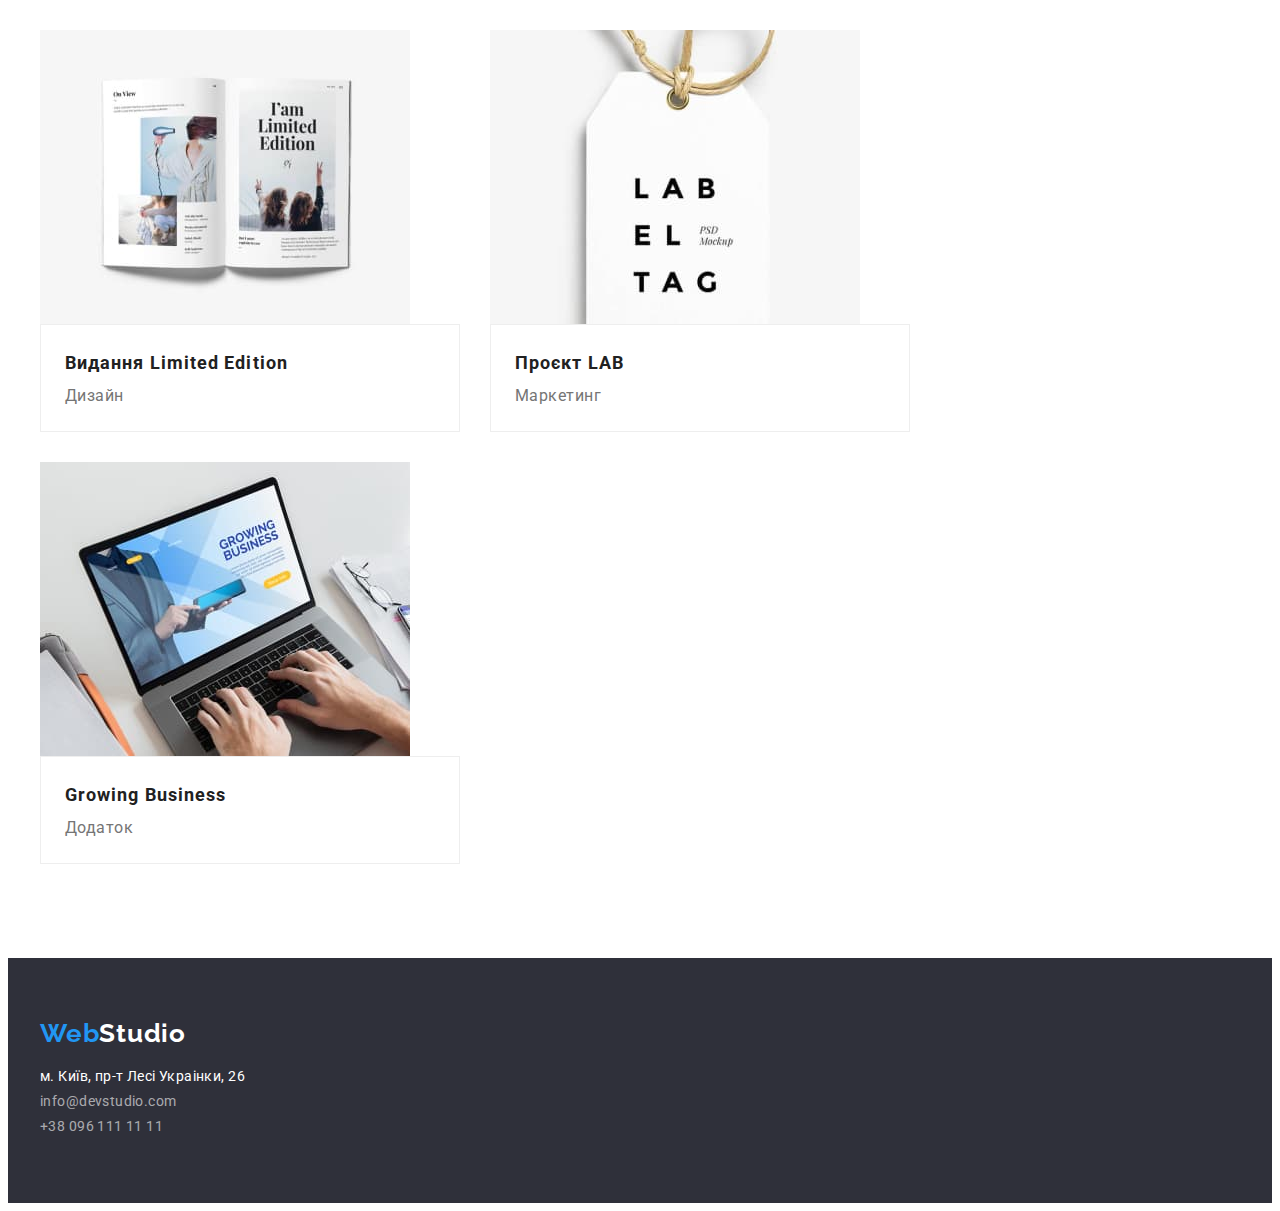
==== commit 2574295e: "finish flex decoration" ====
--- a/portfolio.html
+++ b/portfolio.html
@@ -66,7 +66,7 @@
               <li><button class="filter-btn" type="button">Маркетинг</button></li>
             </ul>
           <ul class="projects">
-            <li class="project-container-border">
+            <li>
               <img
                 src="./images/portfolio/project1.jpg"
                 alt="portfolio-technokryak"
@@ -78,7 +78,7 @@
                 <p class="progect-text">Веб-сайт</p>
               </div>
             </li>
-            <li class="project-container-border">
+            <li>
               <img
                 src="./images/portfolio/project2.jpg"
                 alt="portfolio-poster-New-Orlean-vs-Golden-Star"
@@ -92,7 +92,7 @@
                 <p class="progect-text">Дизайн</p>
               </div>
             </li>
-            <li class="project-container-border">
+            <li>
               <img
                 src="./images/portfolio/project3.jpg"
                 alt="portfolio-restaurant-Seafood"
@@ -106,7 +106,7 @@
                 <p class="progect-text">Додаток</p>
               </div>
             </li>
-            <li class="project-container-border">
+            <li>
               <img
                 src="./images/portfolio/project4.jpg"
                 alt="portfolio-project-Prime"
@@ -118,7 +118,7 @@
                 <p class="progect-text">Маркетинг</p>
               </div>
             </li>
-            <li class="project-container-border">
+            <li>
               <img
                 src="./images/portfolio/project5.jpg"
                 alt="portfolio-project-Boxes"
@@ -130,7 +130,7 @@
                 <p class="progect-text">Додаток</p>
               </div>
             </li>
-            <li class="project-container-border">
+            <li>
               <img
                 src="./images/portfolio/project6.jpg"
                 alt="portfolio-web-site-Inspiration-has-no-Borders"
@@ -142,7 +142,7 @@
                 <p class="progect-text">Веб-сайт</p>
               </div>
             </li>
-            <li class="project-container-border">
+            <li>
               <img
                 src="./images/portfolio/project7.jpg"
                 alt="portfolio-Limited-Edition"
@@ -156,7 +156,7 @@
                 <p class="progect-text">Дизайн</p>
               </div>
             </li>
-            <li class="project-container-border">
+            <li>
               <img
                 src="./images/portfolio/project8.jpg"
                 alt="portfolio-project-LAB"
@@ -168,7 +168,7 @@
                 <p class="progect-text">Маркетинг</p>
               </div>
             </li>
-            <li class="project-container-border">
+            <li>
               <img
                 src="./images/portfolio/project9.jpg"
                 alt="portfolio-Growing-Business"
--- a/css/styles.css
+++ b/css/styles.css
@@ -388,11 +388,9 @@
 
 .project-container {
   padding: 20px 24px;
-
-}
-
-.project-container-border {
   background: #FFFFFF;
   border: 1px solid #EEEEEE;
   width: 370px;
-}+
+}
+
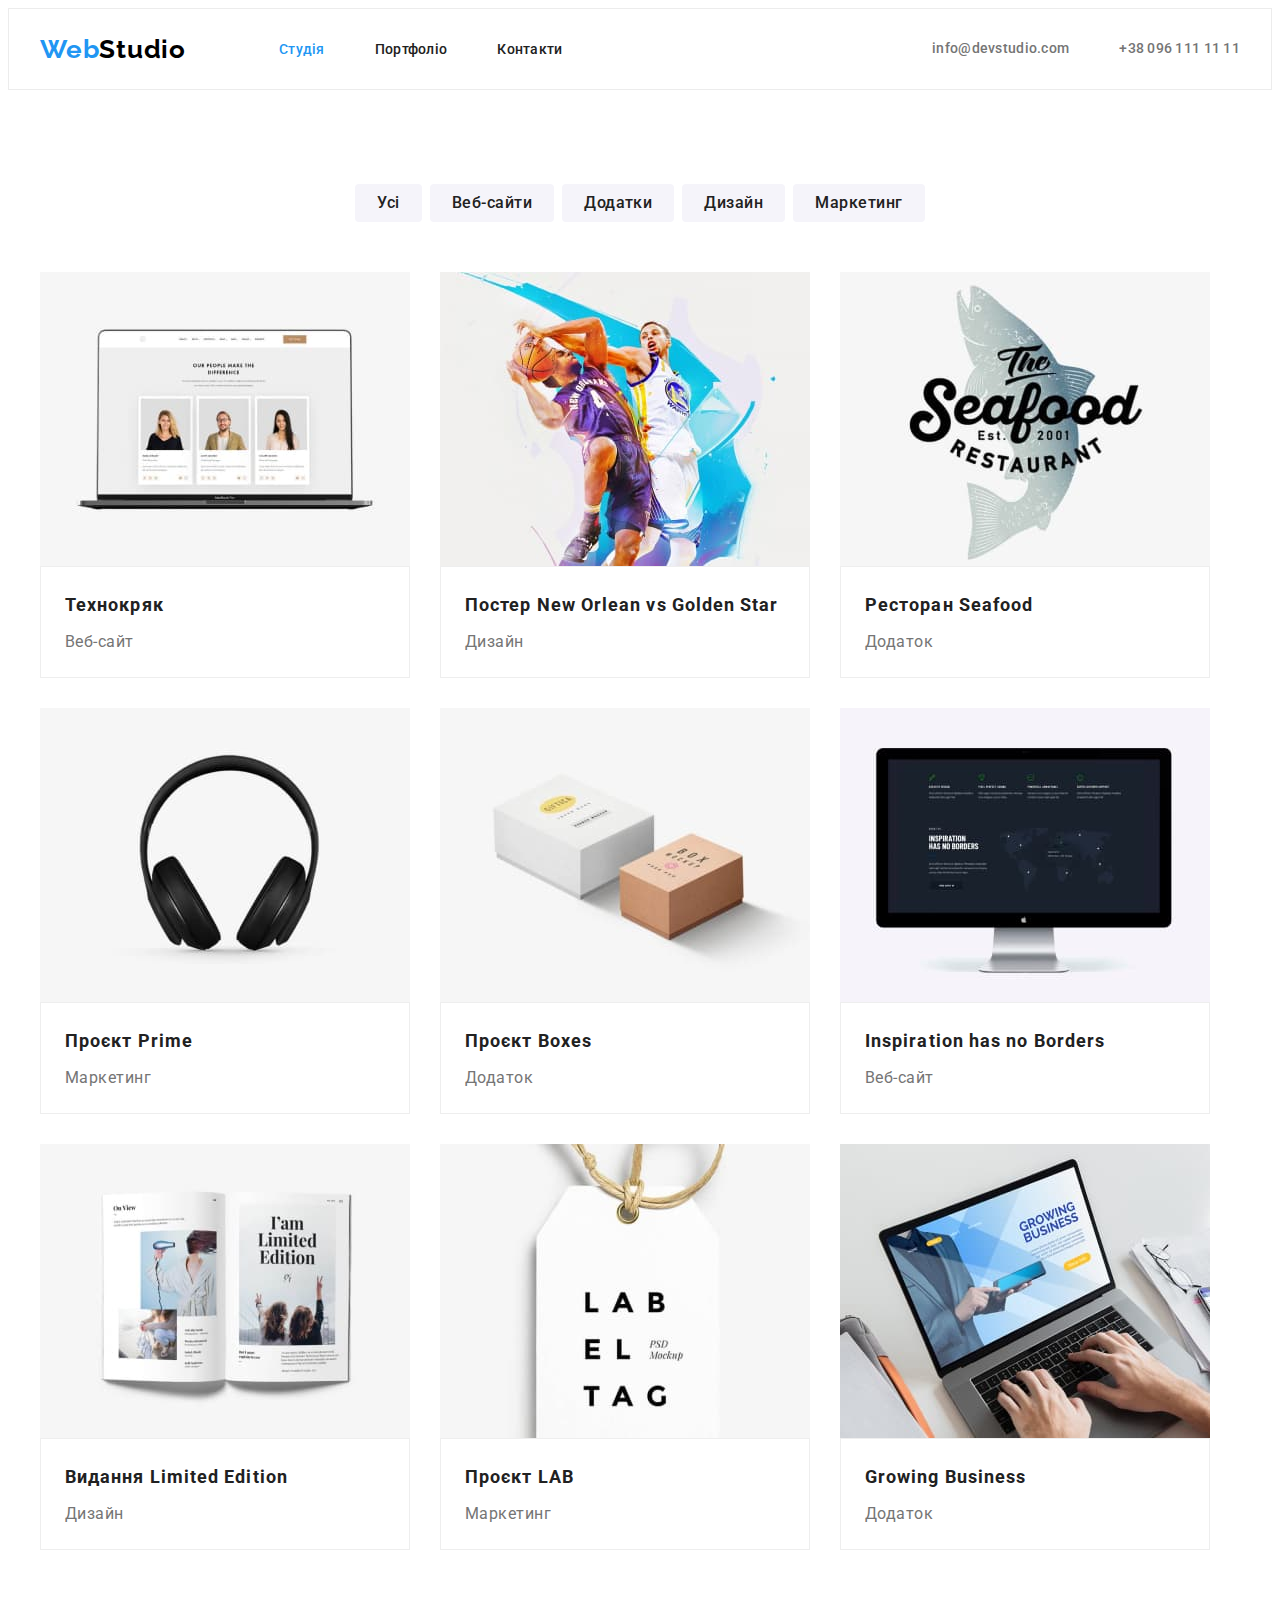
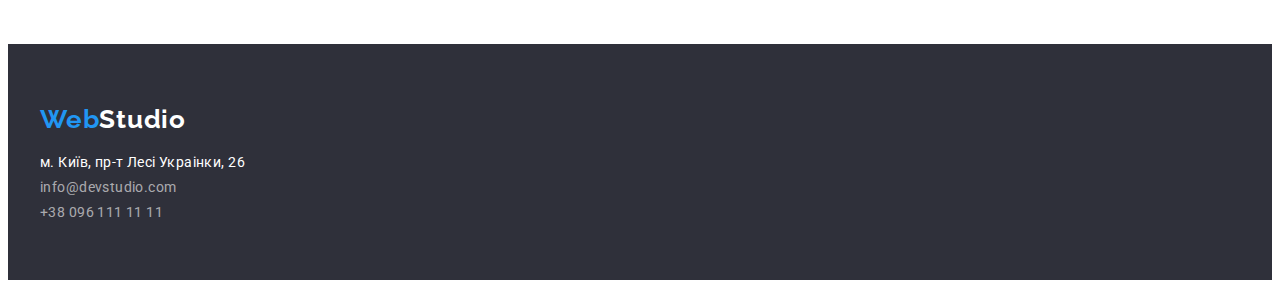
==== commit 7e33581e: "fixed after mentor comments" ====
--- a/portfolio.html
+++ b/portfolio.html
@@ -55,7 +55,7 @@
       </ul>
     </header>
     <main>
-      <section>
+      <section class="section">
         <div class="container">
           <h1 class="visually-hidden">Портфоліо</h1>
             <ul class="filter">
--- a/css/styles.css
+++ b/css/styles.css
@@ -40,23 +40,25 @@
 
 .container{
   width: 1200px;
-  padding: 94px 15px;
+  padding: 0 15px;
   margin-left: auto;
   margin-right: auto;
-
-
+  
+}
+.section {
+  padding-top: 94px;
+  padding-bottom: 94px;
 }
 
 /*----------------------HEADER-----------------------*/
 
 .site-header {
-  background: var(--addColor);
+  border: 1px solid #ECECEC;
+
 }
 
 .site-header .container {
   display: flex;
-  padding-top: 32px;
-  padding-bottom: 32px;
   align-items: center;
   justify-content: space-between;
 
@@ -131,13 +133,10 @@
 
 .hero {
   background: var(--backgroundFooter);
-
-}
-
-.hero .container {
   padding-top: 200px;
   padding-bottom: 200px;
   text-align: center;
+
 }
 
 .hero-title {
@@ -210,6 +209,9 @@
 
 /*------------------OUR SERVICES---------------------*/
 
+.about {
+  padding-top: 0;
+}
 .section-title {
   font-size: 36px;
   line-height: calc(42/36);
@@ -233,6 +235,10 @@
 
 .our-team-card {
   display: flex;
+}
+
+.our-team-card-container {
+  padding: 30px 0;
 }
 
 .our-team-list {
@@ -248,6 +254,7 @@
   line-height: calc(19/16);
   letter-spacing: 0.03em;
   text-align: center;
+  margin-bottom: 10px;
 
   }
 
@@ -266,6 +273,8 @@
 
 .footer {
   background-color: var(--backgroundFooter);
+  padding-top: 60px;
+  padding-bottom: 60px;
 }
 
 .footer-adress {
@@ -301,14 +310,10 @@
   margin-bottom: 20px;
 }
 
-.footer-adress-links {
+.footer-adress-links:not(:last-child) {
   margin-bottom:  9px;
 }
 
-.footer .container {
-padding-top: 60px;
-padding-bottom: 60px;
-}
 
 /*---------------PORTFOLIO---------------------*/
 /*---------------FILTRES------------------------*/
@@ -328,9 +333,9 @@
 
 .filter{
   display:flex;
-  margin-bottom: 34px;
-  padding-bottom: 16px;
+  margin-bottom: 50px;
   justify-content: center;
+  gap: 8px;
 
 }
 
@@ -347,13 +352,7 @@
   border-radius: 4px;
   border: none;
   cursor: pointer;
-  margin-right: 8px;
   padding: 6px 22px;
-}
-
-.filter-btn: last-child {
-  margin-right: 0;
-
 }
 
 .filter-btn:hover,
@@ -377,6 +376,7 @@
   line-height: calc(36/18);
   letter-spacing: 0.06em;
   font-size: 18px;
+  margin-bottom: 4px;
 }
 
 .progect-text {
@@ -390,7 +390,10 @@
   padding: 20px 24px;
   background: #FFFFFF;
   border: 1px solid #EEEEEE;
+
+}
+
+.projects > li {
   width: 370px;
-
-}
-
+}
+
